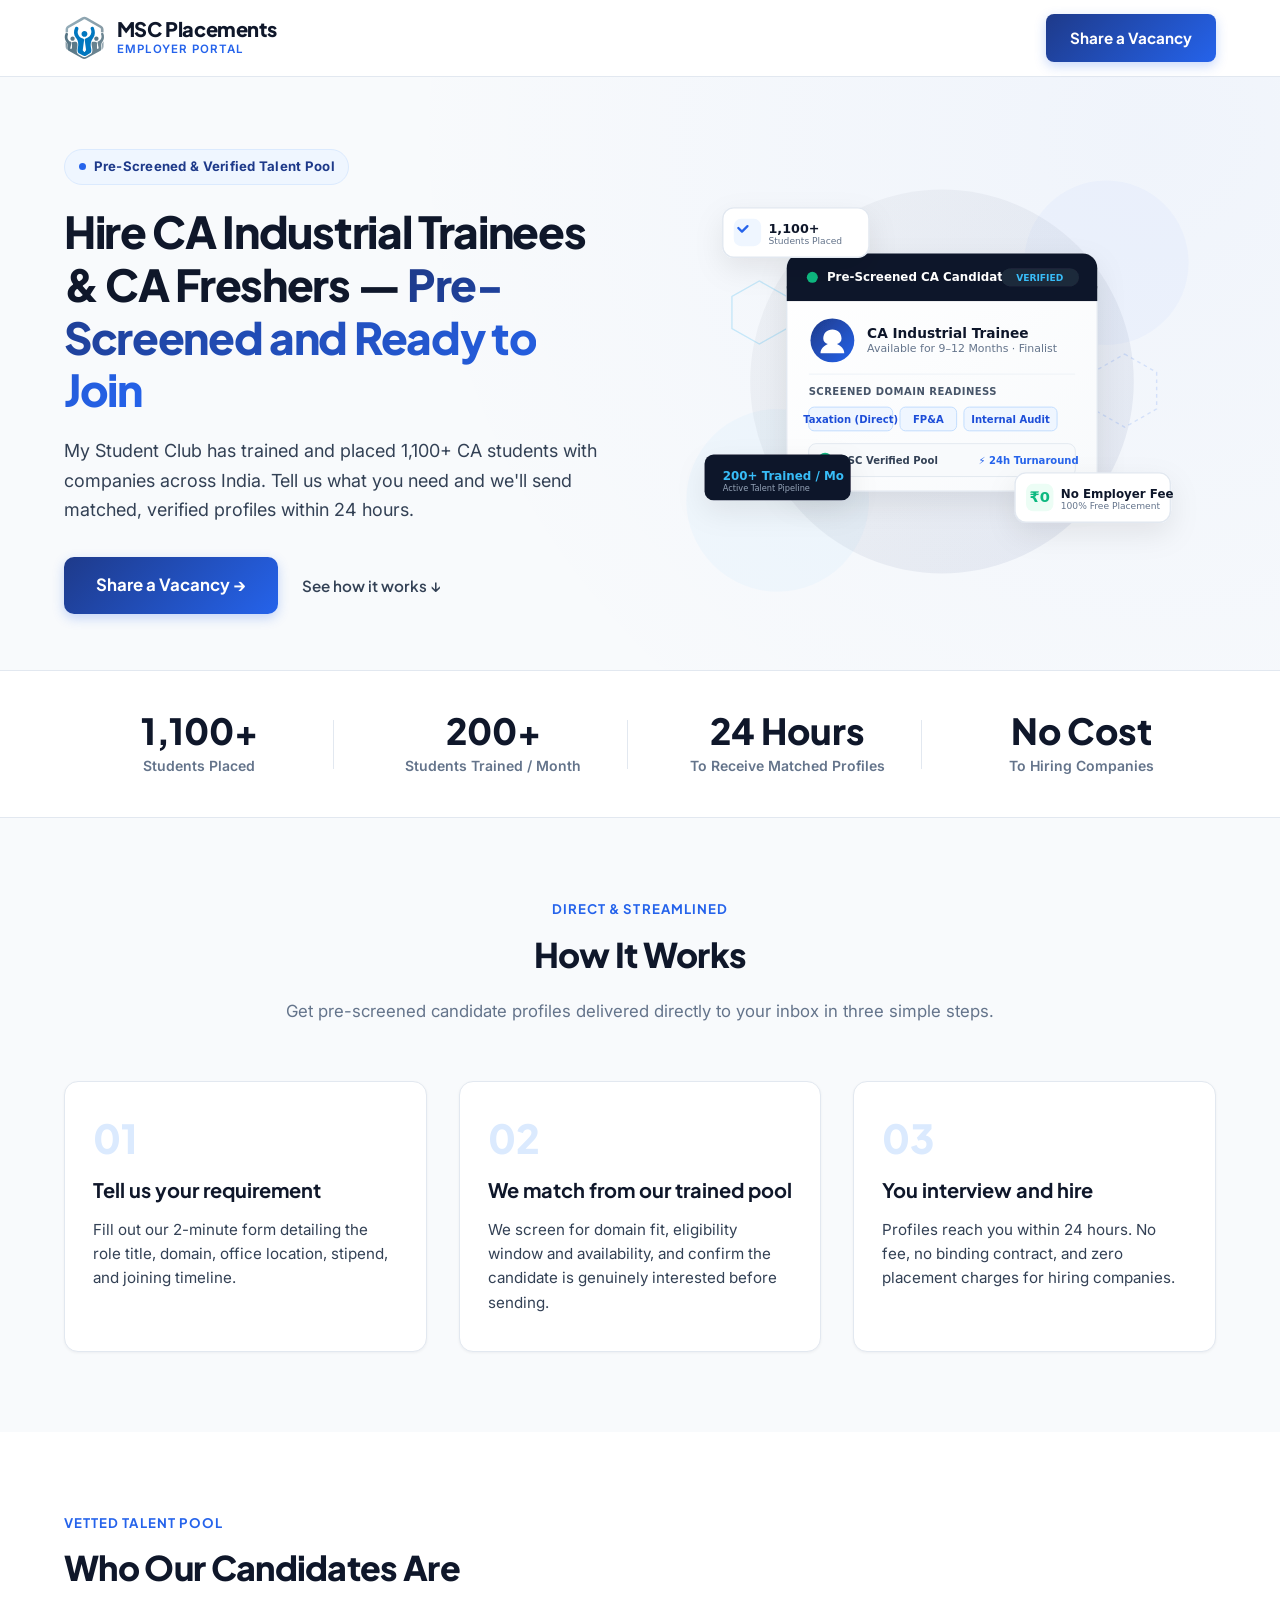
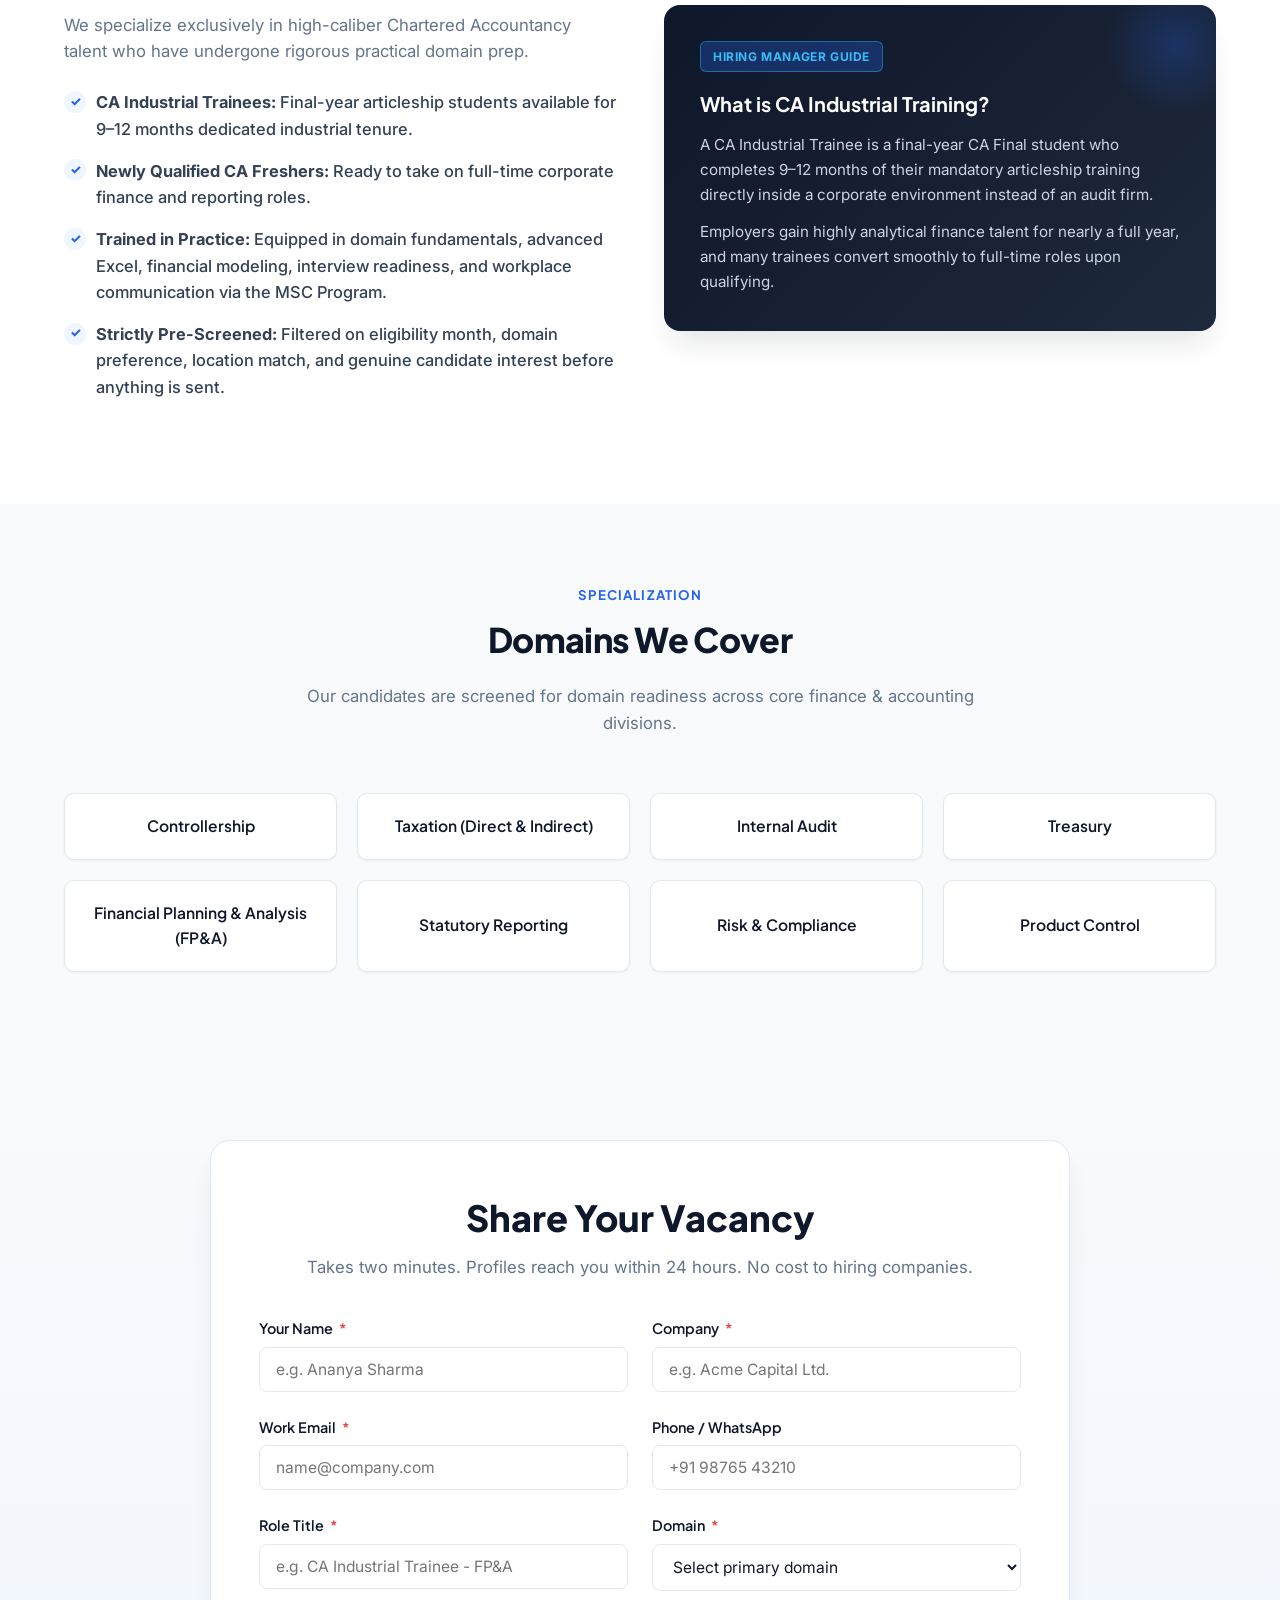
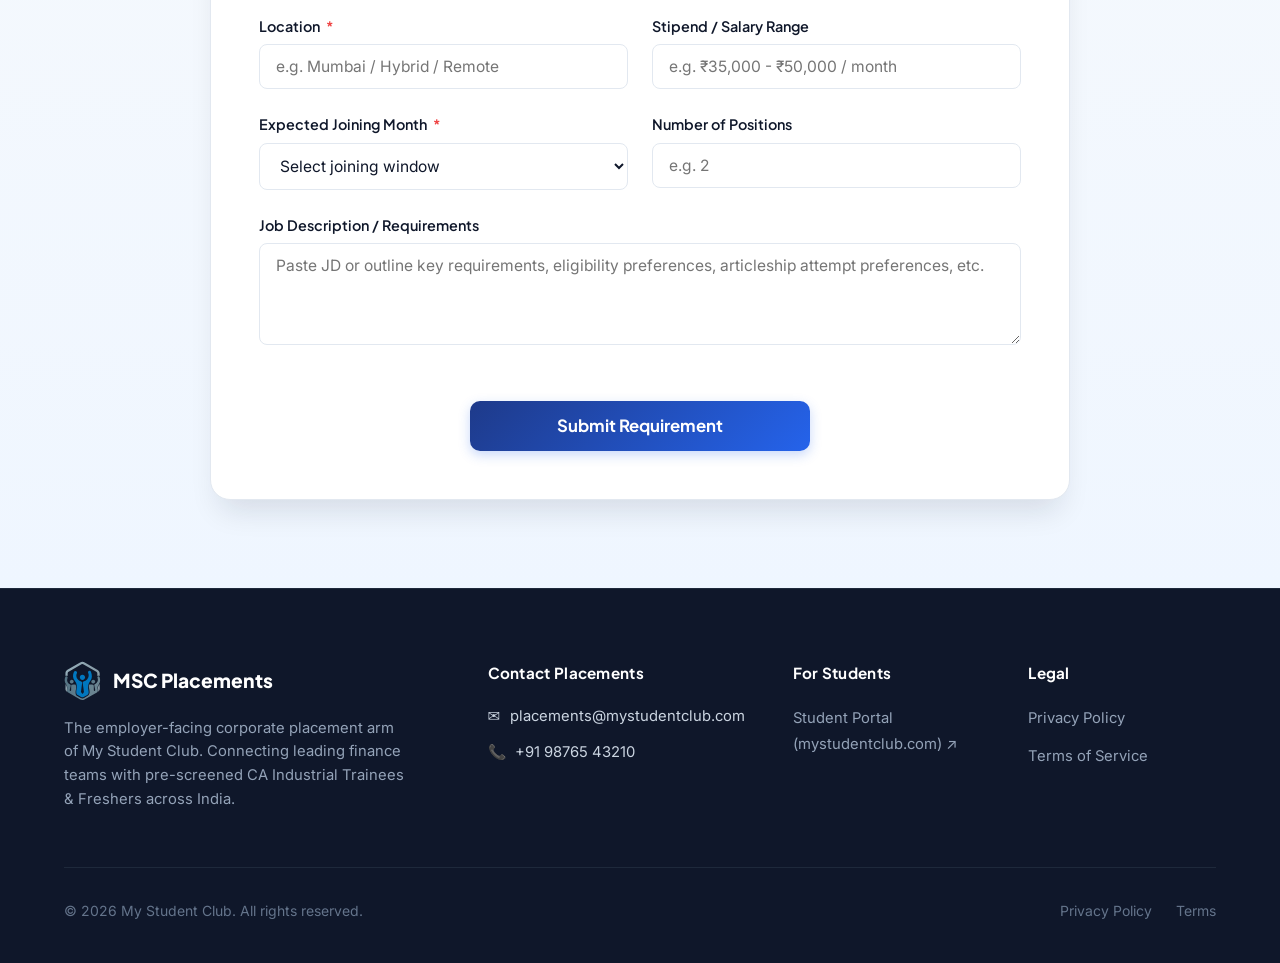
==== index.html @ 6378c61b "edited" ====
<!DOCTYPE html>
<html lang="en">
<head>
  <meta charset="UTF-8">
  <meta name="viewport" content="width=device-width, initial-scale=1.0">
  
  <!-- Primary SEO Meta Tags -->
  <title>Hire CA Industrial Trainees &amp; CA Freshers | MSC Placements</title>
  <meta name="title" content="Hire CA Industrial Trainees &amp; CA Freshers | MSC Placements">
  <meta name="description" content="My Student Club connects top hiring managers with pre-screened, verified CA Industrial Trainees and CA Freshers across India within 24 hours. Zero recruitment fees.">
  <meta name="robots" content="index, follow">
  <meta name="author" content="My Student Club">

  <!-- Open Graph / Facebook / LinkedIn / WhatsApp -->
  <meta property="og:type" content="website">
  <meta property="og:url" content="https://mscplacements.com/">
  <meta property="og:title" content="Hire CA Industrial Trainees &amp; CA Freshers | MSC Placements">
  <meta property="og:description" content="Pre-screened, domain-trained CA Industrial Trainees (9–12 months availability) and CA Freshers. Get matched profiles within 24 hours at zero employer cost.">
  <meta property="og:image" content="https://mscplacements.com/assets/og-image.png">

  <!-- Twitter Card Tags -->
  <meta property="twitter:card" content="summary_large_image">
  <meta property="twitter:url" content="https://mscplacements.com/">
  <meta property="twitter:title" content="Hire CA Industrial Trainees &amp; CA Freshers | MSC Placements">
  <meta property="twitter:description" content="Pre-screened, domain-trained CA Industrial Trainees (9–12 months availability) and CA Freshers. Get matched profiles within 24 hours at zero employer cost.">
  <meta property="twitter:image" content="https://mscplacements.com/assets/og-image.png">

  <!-- Favicons -->
  <link rel="icon" href="favicon.svg" type="image/svg+xml">
  <link rel="icon" href="favicon.png" sizes="192x192" type="image/png">
  <link rel="shortcut icon" href="favicon.ico">

  <!-- Stylesheet -->
  <link rel="stylesheet" href="styles.css">

  <!-- Google Analytics Placeholder (Replace GA_MEASUREMENT_ID with your real ID) -->
  <script async src="https://www.googletagmanager.com/gtag/js?id=GA_MEASUREMENT_ID"></script>
  <script>
    window.dataLayer = window.dataLayer || [];
    function gtag(){dataLayer.push(arguments);}
    gtag('js', new Date());
    gtag('config', 'GA_MEASUREMENT_ID');
  </script>
</head>
<body id="top">

  <!-- Header -->
  <header class="header">
    <div class="container">
      <div class="header-inner">
        <a href="#top" class="brand-logo" aria-label="MSC Placements Homepage">
          <img src="assets/msc-logo.svg" alt="MSC Mark" width="44" height="44">
          <div class="brand-text">
            <span class="brand-name">MSC Placements</span>
            <span class="brand-sub">Employer Portal</span>
          </div>
        </a>

        <a href="#vacancy-form" class="btn-primary">Share a Vacancy</a>
      </div>
    </div>
  </header>

  <!-- Hero Section -->
  <section class="hero">
    <div class="container">
      <div class="hero-grid">
        <div class="hero-content">
          <div class="hero-badge">
            <span class="hero-badge-dot"></span>
            Pre-Screened &amp; Verified Talent Pool
          </div>

          <h1 class="hero-title">
            Hire CA Industrial Trainees &amp; CA Freshers — <span>Pre-Screened and Ready to Join</span>
          </h1>

          <p class="hero-sub">
            My Student Club has trained and placed 1,100+ CA students with companies across India. Tell us what you need and we'll send matched, verified profiles within 24 hours.
          </p>

          <div class="hero-actions">
            <a href="#vacancy-form" class="btn-primary btn-primary-lg">Share a Vacancy →</a>
            <a href="#how-it-works" class="link-secondary">See how it works ↓</a>
          </div>
        </div>

        <div class="hero-visual">
          <img src="assets/hero-illustration.svg" alt="MSC Candidate Placement System Illustration" width="600" height="500">
        </div>
      </div>
    </div>
  </section>

  <!-- Trust Bar -->
  <div class="trust-bar">
    <div class="container">
      <div class="trust-grid">
        <div class="trust-item">
          <div class="trust-number">1,100+</div>
          <div class="trust-label">Students Placed</div>
        </div>
        <div class="trust-item">
          <div class="trust-number">200+</div>
          <div class="trust-label">Students Trained / Month</div>
        </div>
        <div class="trust-item">
          <div class="trust-number">24 Hours</div>
          <div class="trust-label">To Receive Matched Profiles</div>
        </div>
        <div class="trust-item">
          <div class="trust-number">No Cost</div>
          <div class="trust-label">To Hiring Companies</div>
        </div>
      </div>
    </div>
  </div>

  <!-- How It Works -->
  <section id="how-it-works" class="section">
    <div class="container">
      <div class="section-header">
        <span class="section-tag">Direct &amp; Streamlined</span>
        <h2 class="section-title">How It Works</h2>
        <p class="section-desc">Get pre-screened candidate profiles delivered directly to your inbox in three simple steps.</p>
      </div>

      <div class="steps-grid">
        <div class="step-card">
          <div class="step-num">01</div>
          <h3 class="step-title">Tell us your requirement</h3>
          <p class="step-body">Fill out our 2-minute form detailing the role title, domain, office location, stipend, and joining timeline.</p>
        </div>

        <div class="step-card">
          <div class="step-num">02</div>
          <h3 class="step-title">We match from our trained pool</h3>
          <p class="step-body">We screen for domain fit, eligibility window and availability, and confirm the candidate is genuinely interested before sending.</p>
        </div>

        <div class="step-card">
          <div class="step-num">03</div>
          <h3 class="step-title">You interview and hire</h3>
          <p class="step-body">Profiles reach you within 24 hours. No fee, no binding contract, and zero placement charges for hiring companies.</p>
        </div>
      </div>
    </div>
  </section>

  <!-- Who Our Candidates Are -->
  <section class="section section-alt">
    <div class="container">
      <div class="candidates-grid">
        <div class="candidates-content">
          <span class="section-tag">Vetted Talent Pool</span>
          <h2 class="section-title">Who Our Candidates Are</h2>
          <p class="section-desc">
            We specialize exclusively in high-caliber Chartered Accountancy talent who have undergone rigorous practical domain prep.
          </p>

          <ul class="candidate-list">
            <li><strong>CA Industrial Trainees:</strong> Final-year articleship students available for 9–12 months dedicated industrial tenure.</li>
            <li><strong>Newly Qualified CA Freshers:</strong> Ready to take on full-time corporate finance and reporting roles.</li>
            <li><strong>Trained in Practice:</strong> Equipped in domain fundamentals, advanced Excel, financial modeling, interview readiness, and workplace communication via the MSC Program.</li>
            <li><strong>Strictly Pre-Screened:</strong> Filtered on eligibility month, domain preference, location match, and genuine candidate interest before anything is sent.</li>
          </ul>
        </div>

        <div class="industrial-explainer-card">
          <span class="explainer-badge">Hiring Manager Guide</span>
          <h3 class="explainer-heading">What is CA Industrial Training?</h3>
          <p class="explainer-text">
            A CA Industrial Trainee is a final-year CA Final student who completes 9–12 months of their mandatory articleship training directly inside a corporate environment instead of an audit firm.
          </p>
          <p class="explainer-text" style="margin-top: 0.75rem;">
            Employers gain highly analytical finance talent for nearly a full year, and many trainees convert smoothly to full-time roles upon qualifying.
          </p>
        </div>
      </div>
    </div>
  </section>

  <!-- Domains We Cover -->
  <section class="section">
    <div class="container">
      <div class="section-header">
        <span class="section-tag">Specialization</span>
        <h2 class="section-title">Domains We Cover</h2>
        <p class="section-desc">Our candidates are screened for domain readiness across core finance &amp; accounting divisions.</p>
      </div>

      <div class="domains-grid">
        <div class="domain-pill">Controllership</div>
        <div class="domain-pill">Taxation (Direct &amp; Indirect)</div>
        <div class="domain-pill">Internal Audit</div>
        <div class="domain-pill">Treasury</div>
        <div class="domain-pill">Financial Planning &amp; Analysis (FP&amp;A)</div>
        <div class="domain-pill">Statutory Reporting</div>
        <div class="domain-pill">Risk &amp; Compliance</div>
        <div class="domain-pill">Product Control</div>
      </div>
    </div>
  </section>

  <!-- Vacancy Form Section -->
  <section id="vacancy-form" class="form-section">
    <div class="container">
      <div class="form-card">
        <div class="form-header">
          <h2 class="form-title">Share Your Vacancy</h2>
          <p class="form-subline">Takes two minutes. Profiles reach you within 24 hours. No cost to hiring companies.</p>
        </div>

        <!-- Success Banner -->
        <div id="form-success" class="form-banner form-banner-success">
          <div class="form-banner-success-icon">✓</div>
          <div>
            <div class="form-banner-title">Requirement Received</div>
            <div class="form-banner-text">Thank you — we'll be in touch within 24 hours with matched, pre-screened profiles.</div>
          </div>
        </div>

        <form id="placementForm" novalidate>
          <!-- Spam Honeypot Field -->
          <div class="hp-field">
            <label for="website_hp">Do not fill this out if human</label>
            <input type="text" id="website_hp" name="website_hp" tabindex="-1" autocomplete="off">
          </div>

          <div class="form-grid">
            <!-- Name -->
            <div class="form-group">
              <label for="userName" class="form-label">Your Name <span class="req">*</span></label>
              <input type="text" id="userName" name="userName" class="form-input" placeholder="e.g. Ananya Sharma" required>
              <span class="form-error-msg" id="err-userName">Please enter your name.</span>
            </div>

            <!-- Company -->
            <div class="form-group">
              <label for="companyName" class="form-label">Company <span class="req">*</span></label>
              <input type="text" id="companyName" name="companyName" class="form-input" placeholder="e.g. Acme Capital Ltd." required>
              <span class="form-error-msg" id="err-companyName">Please enter your company name.</span>
            </div>

            <!-- Work Email -->
            <div class="form-group">
              <label for="workEmail" class="form-label">Work Email <span class="req">*</span></label>
              <input type="email" id="workEmail" name="workEmail" class="form-input" placeholder="name@company.com" required>
              <span class="form-error-msg" id="err-workEmail">Please enter a valid work email address.</span>
            </div>

            <!-- Phone / WhatsApp -->
            <div class="form-group">
              <label for="phone" class="form-label">Phone / WhatsApp</label>
              <input type="tel" id="phone" name="phone" class="form-input" placeholder="+91 98765 43210">
            </div>

            <!-- Role Title -->
            <div class="form-group">
              <label for="roleTitle" class="form-label">Role Title <span class="req">*</span></label>
              <input type="text" id="roleTitle" name="roleTitle" class="form-input" placeholder="e.g. CA Industrial Trainee - FP&amp;A" required>
              <span class="form-error-msg" id="err-roleTitle">Please specify the role title.</span>
            </div>

            <!-- Domain Dropdown -->
            <div class="form-group">
              <label for="domain" class="form-label">Domain <span class="req">*</span></label>
              <select id="domain" name="domain" class="form-select" required>
                <option value="" disabled selected>Select primary domain</option>
                <option value="Controllership">Controllership</option>
                <option value="Taxation (Direct & Indirect)">Taxation (Direct &amp; Indirect)</option>
                <option value="Internal Audit">Internal Audit</option>
                <option value="Treasury">Treasury</option>
                <option value="Financial Planning & Analysis">Financial Planning &amp; Analysis (FP&amp;A)</option>
                <option value="Statutory Reporting">Statutory Reporting</option>
                <option value="Risk & Compliance">Risk &amp; Compliance</option>
                <option value="Product Control">Product Control</option>
                <option value="Other">Other</option>
              </select>
              <span class="form-error-msg" id="err-domain">Please select a domain.</span>
            </div>

            <!-- Location -->
            <div class="form-group">
              <label for="location" class="form-label">Location <span class="req">*</span></label>
              <input type="text" id="location" name="location" class="form-input" placeholder="e.g. Mumbai / Hybrid / Remote" required>
              <span class="form-error-msg" id="err-location">Please specify location.</span>
            </div>

            <!-- Stipend / Salary Range -->
            <div class="form-group">
              <label for="stipend" class="form-label">Stipend / Salary Range</label>
              <input type="text" id="stipend" name="stipend" class="form-input" placeholder="e.g. ₹35,000 - ₹50,000 / month">
            </div>

            <!-- Expected Joining Month Dropdown -->
            <div class="form-group">
              <label for="joiningMonth" class="form-label">Expected Joining Month <span class="req">*</span></label>
              <select id="joiningMonth" name="joiningMonth" class="form-select" required>
                <option value="" disabled selected>Select joining window</option>
                <!-- Populated dynamically via JS for next 6 months -->
              </select>
              <span class="form-error-msg" id="err-joiningMonth">Please select expected joining month.</span>
            </div>

            <!-- Number of Positions -->
            <div class="form-group">
              <label for="numPositions" class="form-label">Number of Positions</label>
              <input type="number" id="numPositions" name="numPositions" class="form-input" min="1" max="100" placeholder="e.g. 2">
            </div>

            <!-- Job Description / Details -->
            <div class="form-group form-group-full">
              <label for="jobDescription" class="form-label">Job Description / Requirements</label>
              <textarea id="jobDescription" name="jobDescription" class="form-textarea" rows="4" placeholder="Paste JD or outline key requirements, eligibility preferences, articleship attempt preferences, etc."></textarea>
            </div>

            <!-- Submit Button -->
            <div class="form-submit-wrapper">
              <button type="submit" id="submitBtn" class="btn-primary btn-primary-lg form-submit-btn">
                <span>Submit Requirement</span>
              </button>
            </div>
          </div>
        </form>
      </div>
    </div>
  </section>

  <!-- Footer -->
  <footer class="footer">
    <div class="container">
      <div class="footer-grid">
        <!-- Brand Column -->
        <div class="footer-brand">
          <a href="#top" class="footer-logo">
            <img src="assets/msc-logo.svg" alt="MSC Mark" width="40" height="40">
            <span class="footer-logo-text">MSC Placements</span>
          </a>
          <p class="footer-desc">
            The employer-facing corporate placement arm of My Student Club. Connecting leading finance teams with pre-screened CA Industrial Trainees &amp; Freshers across India.
          </p>
        </div>

        <!-- Contact Column -->
        <div>
          <h4 class="footer-heading">Contact Placements</h4>
          <div class="footer-contact-item">
            ✉ <a href="mailto:placements@mystudentclub.com">placements@mystudentclub.com</a>
          </div>
          <div class="footer-contact-item">
            📞 <a href="tel:+919876543210">+91 98765 43210</a>
          </div>
        </div>

        <!-- Student Portal Link -->
        <div>
          <h4 class="footer-heading">For Students</h4>
          <ul class="footer-links">
            <li><a href="https://mystudentclub.com" target="_blank" rel="noopener">Student Portal (mystudentclub.com) ↗</a></li>
          </ul>
        </div>

        <!-- Legal Column -->
        <div>
          <h4 class="footer-heading">Legal</h4>
          <ul class="footer-links">
            <li><a href="privacy.html">Privacy Policy</a></li>
            <li><a href="terms.html">Terms of Service</a></li>
          </ul>
        </div>
      </div>

      <!-- Bottom Strip -->
      <div class="footer-bottom">
        <div>&copy; <span id="yearSpan"></span> My Student Club. All rights reserved.</div>
        <div class="footer-legal-links">
          <a href="privacy.html">Privacy Policy</a>
          <a href="terms.html">Terms</a>
        </div>
      </div>
    </div>
  </footer>

  <!-- Form Validation & Submission Script -->
  <script>
    document.addEventListener('DOMContentLoaded', () => {
      // 1. Populate next 6 months dynamically in dropdown
      const joiningSelect = document.getElementById('joiningMonth');
      const now = new Date();
      const monthNames = ["January", "February", "March", "April", "May", "June", "July", "August", "September", "October", "November", "December"];
      
      for (let i = 0; i < 6; i++) {
        const d = new Date(now.getFullYear(), now.getMonth() + i, 1);
        const monthStr = `${monthNames[d.getMonth()]} ${d.getFullYear()}`;
        const option = document.createElement('option');
        option.value = monthStr;
        option.textContent = monthStr + (i === 0 ? " (Immediate)" : "");
        joiningSelect.appendChild(option);
      }

      // 2. Dynamic Copyright Year
      document.getElementById('yearSpan').textContent = new Date().getFullYear();

      // 3. Form Validation & AJAX Submit
      const form = document.getElementById('placementForm');
      const submitBtn = document.getElementById('submitBtn');
      const successBanner = document.getElementById('form-success');

      // Endpoint URL: Cloudflare Worker Middleman or direct Apps Script Web App URL
      // Update this URL after deploying your CF Worker or Apps Script Web App
      const SUBMIT_ENDPOINT = 'https://mscplacements-worker.yourdomain.workers.dev/submit';

      form.addEventListener('submit', async (e) => {
        e.preventDefault();

        // Check Honeypot for bot filtering
        const hp = document.getElementById('website_hp').value;
        if (hp) {
          console.warn('Bot detected via honeypot');
          return;
        }

        // Validate required fields
        let isValid = true;
        const requiredFields = [
          { id: 'userName', errId: 'err-userName' },
          { id: 'companyName', errId: 'err-companyName' },
          { id: 'workEmail', errId: 'err-workEmail', isEmail: true },
          { id: 'roleTitle', errId: 'err-roleTitle' },
          { id: 'domain', errId: 'err-domain' },
          { id: 'location', errId: 'err-location' },
          { id: 'joiningMonth', errId: 'err-joiningMonth' }
        ];

        requiredFields.forEach(field => {
          const input = document.getElementById(field.id);
          const errEl = document.getElementById(field.errId);
          let fieldValid = true;

          if (!input.value || input.value.trim() === '') {
            fieldValid = false;
          } else if (field.isEmail) {
            const emailRegex = /^[^\s@]+@[^\s@]+\.[^\s@]+$/;
            if (!emailRegex.test(input.value.trim())) {
              fieldValid = false;
            }
          }

          if (!fieldValid) {
            input.classList.add('is-invalid');
            if (errEl) errEl.classList.add('active');
            isValid = false;
          } else {
            input.classList.remove('is-invalid');
            if (errEl) errEl.classList.remove('active');
          }
        });

        if (!isValid) {
          const firstInvalid = form.querySelector('.is-invalid');
          if (firstInvalid) firstInvalid.focus();
          return;
        }

        // Prepare payload
        const formData = {
          userName: document.getElementById('userName').value.trim(),
          companyName: document.getElementById('companyName').value.trim(),
          workEmail: document.getElementById('workEmail').value.trim(),
          phone: document.getElementById('phone').value.trim(),
          roleTitle: document.getElementById('roleTitle').value.trim(),
          domain: document.getElementById('domain').value,
          location: document.getElementById('location').value.trim(),
          stipend: document.getElementById('stipend').value.trim(),
          joiningMonth: document.getElementById('joiningMonth').value,
          numPositions: document.getElementById('numPositions').value.trim(),
          jobDescription: document.getElementById('jobDescription').value.trim(),
          submittedAt: new Date().toISOString()
        };

        // UI Loading state
        submitBtn.disabled = true;
        const origBtnText = submitBtn.innerHTML;
        submitBtn.innerHTML = '<span>Submitting...</span>';

        try {
          // Attempt fetch to backend endpoint
          const response = await fetch(SUBMIT_ENDPOINT, {
            method: 'POST',
            headers: { 'Content-Type': 'application/json' },
            body: JSON.stringify(formData)
          });

          // Show success message regardless of cross-origin or local test state
          form.reset();
          form.style.display = 'none';
          successBanner.style.display = 'flex';
          successBanner.scrollIntoView({ behavior: 'smooth', block: 'center' });
        } catch (error) {
          console.log('Submission received:', formData);
          // Fallback UI success for graceful degradation
          form.reset();
          form.style.display = 'none';
          successBanner.style.display = 'flex';
          successBanner.scrollIntoView({ behavior: 'smooth', block: 'center' });
        } finally {
          submitBtn.disabled = false;
          submitBtn.innerHTML = origBtnText;
        }
      });

      // Clear error on input focus / change
      const inputs = form.querySelectorAll('.form-input, .form-select, .form-textarea');
      inputs.forEach(input => {
        input.addEventListener('input', () => {
          input.classList.remove('is-invalid');
          const errEl = document.getElementById(`err-${input.id}`);
          if (errEl) errEl.classList.remove('active');
        });
      });
    });
  </script>
</body>
</html>
---- styles.css ----
/* ==========================================================================
   mscplacements.com — Corporate B2B Design System
   Color Tokens: Slate (#0F172A), Royal Blue (#1E3A8A), Accent Blue (#2563EB)
   ========================================================================== */

@import url('https://fonts.googleapis.com/css2?family=Plus+Jakarta+Sans:wght@400;500;600;700;800&family=Inter:wght@400;500;600;700&display=swap');

:root {
  /* Color Palette */
  --navy-dark: #0F172A;
  --navy-surface: #1E293B;
  --blue-primary: #1E3A8A;
  --blue-accent: #2563EB;
  --blue-hover: #1D4ED8;
  --blue-light: #EFF6FF;
  --blue-subtle: #DBEAFE;
  --cyan-accent: #0EA5E9;
  
  --emerald-success: #10B981;
  --emerald-bg: #ECFDF5;
  --red-error: #EF4444;
  --red-bg: #FEF2F2;

  --text-primary: #0F172A;
  --text-body: #334155;
  --text-muted: #64748B;
  --text-light: #94A3B8;

  --bg-page: #F8FAFC;
  --bg-card: #FFFFFF;
  --bg-subtle: #F1F5F9;

  --border-light: #E2E8F0;
  --border-focus: #2563EB;

  /* Typography */
  --font-heading: 'Plus Jakarta Sans', system-ui, -apple-system, sans-serif;
  --font-body: 'Inter', system-ui, -apple-system, sans-serif;

  /* Elevation */
  --shadow-sm: 0 1px 3px rgba(15, 23, 42, 0.05);
  --shadow-md: 0 4px 6px -1px rgba(15, 23, 42, 0.08), 0 2px 4px -2px rgba(15, 23, 42, 0.05);
  --shadow-lg: 0 10px 25px -5px rgba(15, 23, 42, 0.08), 0 8px 10px -6px rgba(15, 23, 42, 0.04);
  --shadow-xl: 0 20px 30px -10px rgba(15, 23, 42, 0.12);

  /* Transitions */
  --transition: all 0.2s cubic-bezier(0.4, 0, 0.2, 1);
}

/* Base Resets */
*, *::before, *::after {
  box-sizing: border-box;
  margin: 0;
  padding: 0;
}

html {
  scroll-behavior: smooth;
  font-size: 16px;
}

body {
  font-family: var(--font-body);
  background-color: var(--bg-page);
  color: var(--text-body);
  line-height: 1.6;
  -webkit-font-smoothing: antialiased;
  -moz-osx-font-smoothing: grayscale;
}

/* Containers & Grids */
.container {
  width: 100%;
  max-width: 1200px;
  margin: 0 auto;
  padding: 0 1.5rem;
}

/* Header */
.header {
  position: sticky;
  top: 0;
  z-index: 100;
  background-color: rgba(255, 255, 255, 0.92);
  backdrop-filter: blur(12px);
  -webkit-backdrop-filter: blur(12px);
  border-bottom: 1px solid var(--border-light);
  transition: var(--transition);
}

.header-inner {
  display: flex;
  align-items: center;
  justify-content: space-between;
  height: 76px;
}

.brand-logo {
  display: flex;
  align-items: center;
  gap: 0.75rem;
  text-decoration: none;
  color: var(--navy-dark);
}

.brand-logo img, .brand-logo svg {
  height: 44px;
  width: auto;
  display: block;
}

.brand-text {
  display: flex;
  flex-direction: column;
}

.brand-name {
  font-family: var(--font-heading);
  font-weight: 800;
  font-size: 1.25rem;
  color: var(--navy-dark);
  letter-spacing: -0.02em;
  line-height: 1.1;
}

.brand-sub {
  font-size: 0.72rem;
  font-weight: 600;
  color: var(--blue-accent);
  letter-spacing: 0.08em;
  text-transform: uppercase;
}

/* Buttons & Links */
.btn-primary {
  display: inline-flex;
  align-items: center;
  justify-content: center;
  gap: 0.5rem;
  background: linear-gradient(135deg, var(--blue-primary) 0%, var(--blue-accent) 100%);
  color: #FFFFFF;
  font-family: var(--font-heading);
  font-weight: 700;
  font-size: 0.95rem;
  padding: 0.75rem 1.5rem;
  border-radius: 8px;
  text-decoration: none;
  border: none;
  cursor: pointer;
  box-shadow: 0 4px 12px rgba(37, 99, 235, 0.25);
  transition: var(--transition);
}

.btn-primary:hover {
  background: linear-gradient(135deg, #1B3278 0%, var(--blue-hover) 100%);
  transform: translateY(-1px);
  box-shadow: 0 6px 16px rgba(37, 99, 235, 0.35);
}

.btn-primary:active {
  transform: translateY(0);
}

.btn-primary-lg {
  padding: 0.95rem 2rem;
  font-size: 1.05rem;
  border-radius: 10px;
}

.link-secondary {
  display: inline-flex;
  align-items: center;
  gap: 0.35rem;
  color: var(--text-body);
  font-family: var(--font-heading);
  font-weight: 600;
  font-size: 0.95rem;
  text-decoration: none;
  transition: var(--transition);
}

.link-secondary:hover {
  color: var(--blue-accent);
}

/* Hero Section */
.hero {
  padding: 4.5rem 0 3.5rem;
  background: radial-gradient(circle at 90% 10%, rgba(37, 99, 235, 0.04) 0%, transparent 60%);
  overflow: hidden;
}

.hero-grid {
  display: grid;
  grid-template-columns: 1fr 1fr;
  gap: 3.5rem;
  align-items: center;
}

.hero-badge {
  display: inline-flex;
  align-items: center;
  gap: 0.5rem;
  background-color: var(--blue-light);
  border: 1px solid var(--blue-subtle);
  color: var(--blue-primary);
  font-size: 0.825rem;
  font-weight: 700;
  padding: 0.4rem 0.85rem;
  border-radius: 9999px;
  margin-bottom: 1.25rem;
  letter-spacing: 0.02em;
}

.hero-badge-dot {
  width: 7px;
  height: 7px;
  border-radius: 50%;
  background-color: var(--blue-accent);
}

.hero-title {
  font-family: var(--font-heading);
  font-weight: 800;
  font-size: 2.75rem;
  line-height: 1.2;
  color: var(--navy-dark);
  letter-spacing: -0.03em;
  margin-bottom: 1.25rem;
}

.hero-title span {
  background: linear-gradient(135deg, var(--blue-primary) 0%, var(--blue-accent) 100%);
  -webkit-background-clip: text;
  -webkit-text-fill-color: transparent;
}

.hero-sub {
  font-size: 1.125rem;
  color: var(--text-body);
  line-height: 1.65;
  margin-bottom: 2rem;
  max-width: 580px;
}

.hero-actions {
  display: flex;
  align-items: center;
  gap: 1.5rem;
  flex-wrap: wrap;
}

.hero-visual {
  position: relative;
  display: flex;
  justify-content: center;
  align-items: center;
}

.hero-visual img, .hero-visual svg {
  width: 100%;
  max-width: 560px;
  height: auto;
}

/* Trust Bar */
.trust-bar {
  background-color: #FFFFFF;
  border-top: 1px solid var(--border-light);
  border-bottom: 1px solid var(--border-light);
  padding: 2rem 0;
}

.trust-grid {
  display: grid;
  grid-template-columns: repeat(4, 1fr);
  gap: 1.5rem;
  text-align: center;
}

.trust-item {
  position: relative;
  padding: 0.5rem 1rem;
}

.trust-item:not(:last-child)::after {
  content: '';
  position: absolute;
  right: 0;
  top: 20%;
  height: 60%;
  width: 1px;
  background-color: var(--border-light);
}

.trust-number {
  font-family: var(--font-heading);
  font-weight: 800;
  font-size: 2.25rem;
  color: var(--navy-dark);
  line-height: 1.1;
  margin-bottom: 0.25rem;
}

.trust-label {
  font-size: 0.875rem;
  font-weight: 600;
  color: var(--text-muted);
}

/* Shared Section Styling */
.section {
  padding: 5rem 0;
}

.section-alt {
  background-color: #FFFFFF;
}

.section-header {
  text-align: center;
  max-width: 720px;
  margin: 0 auto 3.5rem;
}

.section-tag {
  font-family: var(--font-heading);
  font-size: 0.825rem;
  font-weight: 700;
  color: var(--blue-accent);
  text-transform: uppercase;
  letter-spacing: 0.08em;
  margin-bottom: 0.5rem;
  display: block;
}

.section-title {
  font-family: var(--font-heading);
  font-weight: 800;
  font-size: 2.125rem;
  color: var(--navy-dark);
  letter-spacing: -0.02em;
  margin-bottom: 1rem;
}

.section-desc {
  font-size: 1.05rem;
  color: var(--text-muted);
  line-height: 1.6;
}

/* How It Works */
.steps-grid {
  display: grid;
  grid-template-columns: repeat(3, 1fr);
  gap: 2rem;
}

.step-card {
  background-color: var(--bg-card);
  border: 1px solid var(--border-light);
  border-radius: 14px;
  padding: 2.25rem 1.75rem;
  box-shadow: var(--shadow-sm);
  transition: var(--transition);
  position: relative;
}

.step-card:hover {
  transform: translateY(-4px);
  box-shadow: var(--shadow-lg);
  border-color: var(--blue-subtle);
}

.step-num {
  font-family: var(--font-heading);
  font-weight: 800;
  font-size: 2.5rem;
  color: var(--blue-subtle);
  line-height: 1;
  margin-bottom: 1rem;
}

.step-title {
  font-family: var(--font-heading);
  font-weight: 700;
  font-size: 1.25rem;
  color: var(--navy-dark);
  margin-bottom: 0.75rem;
}

.step-body {
  font-size: 0.95rem;
  color: var(--text-body);
  line-height: 1.6;
}

/* Who Our Candidates Are */
.candidates-grid {
  display: grid;
  grid-template-columns: 1fr 1fr;
  gap: 3rem;
  align-items: center;
}

.candidate-list {
  list-style: none;
  margin: 1.5rem 0;
}

.candidate-list li {
  position: relative;
  padding-left: 2rem;
  margin-bottom: 1rem;
  font-size: 1.025rem;
  color: var(--text-body);
  font-weight: 500;
}

.candidate-list li::before {
  content: '✓';
  position: absolute;
  left: 0;
  top: 0.1rem;
  width: 22px;
  height: 22px;
  background-color: var(--blue-light);
  color: var(--blue-accent);
  border-radius: 50%;
  display: flex;
  align-items: center;
  justify-content: center;
  font-size: 0.8rem;
  font-weight: 800;
}

.industrial-explainer-card {
  background: linear-gradient(135deg, #0F172A 0%, #1E293B 100%);
  color: #FFFFFF;
  border-radius: 16px;
  padding: 2.25rem;
  box-shadow: var(--shadow-xl);
  position: relative;
  overflow: hidden;
}

.industrial-explainer-card::after {
  content: '';
  position: absolute;
  top: -30px;
  right: -30px;
  width: 140px;
  height: 140px;
  background: radial-gradient(circle, rgba(37, 99, 235, 0.25) 0%, transparent 70%);
  border-radius: 50%;
}

.explainer-badge {
  display: inline-block;
  background-color: rgba(37, 99, 235, 0.3);
  border: 1px solid rgba(56, 189, 248, 0.4);
  color: #38BDF8;
  font-size: 0.75rem;
  font-weight: 700;
  padding: 0.3rem 0.75rem;
  border-radius: 6px;
  letter-spacing: 0.05em;
  text-transform: uppercase;
  margin-bottom: 1rem;
}

.explainer-heading {
  font-family: var(--font-heading);
  font-weight: 700;
  font-size: 1.25rem;
  margin-bottom: 0.75rem;
  color: #FFFFFF;
}

.explainer-text {
  font-size: 0.95rem;
  line-height: 1.65;
  color: #CBD5E1;
}

/* Domains We Cover */
.domains-grid {
  display: grid;
  grid-template-columns: repeat(4, 1fr);
  gap: 1.25rem;
}

.domain-pill {
  background-color: var(--bg-card);
  border: 1px solid var(--border-light);
  border-radius: 10px;
  padding: 1.25rem 1rem;
  text-align: center;
  font-family: var(--font-heading);
  font-weight: 600;
  font-size: 0.975rem;
  color: var(--navy-dark);
  box-shadow: var(--shadow-sm);
  transition: var(--transition);
  display: flex;
  align-items: center;
  justify-content: center;
}

.domain-pill:hover {
  border-color: var(--blue-accent);
  background-color: var(--blue-light);
  color: var(--blue-primary);
  transform: translateY(-2px);
}

/* Form Section */
.form-section {
  padding: 5.5rem 0;
  background: linear-gradient(180deg, var(--bg-page) 0%, #EFF6FF 100%);
}

.form-card {
  background-color: #FFFFFF;
  border: 1px solid var(--border-light);
  border-radius: 20px;
  padding: 3rem;
  box-shadow: var(--shadow-xl);
  max-width: 860px;
  margin: 0 auto;
}

.form-header {
  margin-bottom: 2.25rem;
  text-align: center;
}

.form-title {
  font-family: var(--font-heading);
  font-weight: 800;
  font-size: 2.25rem;
  color: var(--navy-dark);
  margin-bottom: 0.5rem;
}

.form-subline {
  font-size: 1.05rem;
  color: var(--text-muted);
}

.form-grid {
  display: grid;
  grid-template-columns: 1fr 1fr;
  gap: 1.5rem;
}

.form-group {
  display: flex;
  flex-direction: column;
}

.form-group-full {
  grid-column: 1 / -1;
}

.form-label {
  font-family: var(--font-heading);
  font-weight: 600;
  font-size: 0.9rem;
  color: var(--navy-dark);
  margin-bottom: 0.4rem;
}

.form-label .req {
  color: var(--red-error);
  margin-left: 0.2rem;
}

.form-input, .form-select, .form-textarea {
  width: 100%;
  font-family: var(--font-body);
  font-size: 0.975rem;
  color: var(--text-primary);
  background-color: #FFFFFF;
  border: 1.5px solid var(--border-light);
  border-radius: 8px;
  padding: 0.75rem 1rem;
  transition: var(--transition);
  outline: none;
}

.form-input:focus, .form-select:focus, .form-textarea:focus {
  border-color: var(--border-focus);
  box-shadow: 0 0 0 4px rgba(37, 99, 235, 0.12);
}

.form-input.is-invalid, .form-select.is-invalid, .form-textarea.is-invalid {
  border-color: var(--red-error);
  background-color: var(--red-bg);
}

.form-error-msg {
  font-size: 0.8rem;
  color: var(--red-error);
  font-weight: 500;
  margin-top: 0.35rem;
  display: none;
}

.form-error-msg.active {
  display: block;
}

/* Honeypot field - visually hidden */
.hp-field {
  display: none !important;
  visibility: hidden !important;
  opacity: 0 !important;
  position: absolute !important;
  left: -9999px !important;
}

.form-submit-wrapper {
  margin-top: 2rem;
  grid-column: 1 / -1;
  text-align: center;
}

.form-submit-btn {
  width: 100%;
  max-width: 340px;
  font-size: 1.05rem;
  padding: 0.9rem 2rem;
}

/* Form Success & Error Banners */
.form-banner {
  padding: 1.5rem 2rem;
  border-radius: 12px;
  margin-bottom: 2rem;
  display: none;
  align-items: center;
  gap: 1rem;
}

.form-banner-success {
  background-color: var(--emerald-bg);
  border: 1px solid #A7F3D0;
  color: #065F46;
}

.form-banner-success-icon {
  width: 32px;
  height: 32px;
  border-radius: 50%;
  background-color: var(--emerald-success);
  color: #FFFFFF;
  display: flex;
  align-items: center;
  justify-content: center;
  font-weight: 800;
  font-size: 1.1rem;
  flex-shrink: 0;
}

.form-banner-title {
  font-family: var(--font-heading);
  font-weight: 700;
  font-size: 1.1rem;
  margin-bottom: 0.2rem;
}

.form-banner-text {
  font-size: 0.925rem;
}

/* Footer */
.footer {
  background-color: var(--navy-dark);
  color: #94A3B8;
  padding: 4.5rem 0 2.5rem;
  border-top: 1px solid #1E293B;
}

.footer-grid {
  display: grid;
  grid-template-columns: 2fr 1fr 1fr 1fr;
  gap: 3rem;
  margin-bottom: 3.5rem;
}

.footer-brand {
  display: flex;
  flex-direction: column;
  gap: 1rem;
}

.footer-logo {
  display: flex;
  align-items: center;
  gap: 0.75rem;
  text-decoration: none;
  color: #FFFFFF;
}

.footer-logo img, .footer-logo svg {
  height: 40px;
  width: auto;
}

.footer-logo-text {
  font-family: var(--font-heading);
  font-weight: 800;
  font-size: 1.2rem;
  color: #FFFFFF;
}

.footer-desc {
  font-size: 0.925rem;
  line-height: 1.6;
  color: #94A3B8;
  max-width: 340px;
}

.footer-heading {
  font-family: var(--font-heading);
  font-weight: 700;
  font-size: 0.95rem;
  color: #FFFFFF;
  margin-bottom: 1.25rem;
  letter-spacing: 0.02em;
}

.footer-links {
  list-style: none;
}

.footer-links li {
  margin-bottom: 0.75rem;
}

.footer-links a {
  color: #94A3B8;
  text-decoration: none;
  font-size: 0.925rem;
  transition: var(--transition);
}

.footer-links a:hover {
  color: #FFFFFF;
}

.footer-contact-item {
  display: flex;
  align-items: center;
  gap: 0.6rem;
  font-size: 0.925rem;
  margin-bottom: 0.75rem;
  color: #CBD5E1;
}

.footer-contact-item a {
  color: #CBD5E1;
  text-decoration: none;
  transition: var(--transition);
}

.footer-contact-item a:hover {
  color: #38BDF8;
}

.footer-bottom {
  border-top: 1px solid #1E293B;
  padding-top: 2rem;
  display: flex;
  align-items: center;
  justify-content: space-between;
  font-size: 0.875rem;
  color: #64748B;
}

.footer-legal-links {
  display: flex;
  gap: 1.5rem;
}

.footer-legal-links a {
  color: #64748B;
  text-decoration: none;
  transition: var(--transition);
}

.footer-legal-links a:hover {
  color: #94A3B8;
}

/* Legal Pages Styling */
.legal-page {
  padding: 4rem 0 6rem;
}

.legal-card {
  background-color: #FFFFFF;
  border: 1px solid var(--border-light);
  border-radius: 16px;
  padding: 3.5rem;
  box-shadow: var(--shadow-md);
  max-width: 900px;
  margin: 0 auto;
}

.legal-title {
  font-family: var(--font-heading);
  font-weight: 800;
  font-size: 2.25rem;
  color: var(--navy-dark);
  margin-bottom: 0.5rem;
}

.legal-date {
  font-size: 0.875rem;
  color: var(--text-muted);
  margin-bottom: 2rem;
  padding-bottom: 1.5rem;
  border-bottom: 1px solid var(--border-light);
}

.legal-content h2 {
  font-family: var(--font-heading);
  font-weight: 700;
  font-size: 1.35rem;
  color: var(--navy-dark);
  margin: 2rem 0 0.75rem;
}

.legal-content p {
  font-size: 1rem;
  line-height: 1.7;
  color: var(--text-body);
  margin-bottom: 1.25rem;
}

.legal-content ul {
  margin: 1rem 0 1.5rem 1.5rem;
}

.legal-content li {
  margin-bottom: 0.5rem;
  color: var(--text-body);
}

/* Responsive Media Queries */
@media (max-width: 1024px) {
  .hero-title {
    font-size: 2.25rem;
  }
  .domains-grid {
    grid-template-columns: repeat(3, 1fr);
  }
  .footer-grid {
    grid-template-columns: 1fr 1fr;
  }
}

@media (max-width: 768px) {
  .header-inner {
    height: 68px;
  }
  .hero-grid {
    grid-template-columns: 1fr;
    gap: 2.5rem;
  }
  .hero-visual {
    order: -1;
  }
  .trust-grid {
    grid-template-columns: repeat(2, 1fr);
    gap: 1rem;
  }
  .trust-item:not(:last-child)::after {
    display: none;
  }
  .steps-grid {
    grid-template-columns: 1fr;
  }
  .candidates-grid {
    grid-template-columns: 1fr;
  }
  .domains-grid {
    grid-template-columns: repeat(2, 1fr);
  }
  .form-grid {
    grid-template-columns: 1fr;
  }
  .form-card {
    padding: 2rem 1.5rem;
  }
  .footer-grid {
    grid-template-columns: 1fr;
    gap: 2rem;
  }
  .footer-bottom {
    flex-direction: column;
    gap: 1rem;
    text-align: center;
  }
}

@media (max-width: 480px) {
  .hero-title {
    font-size: 1.85rem;
  }
  .trust-grid {
    grid-template-columns: 1fr;
  }
  .domains-grid {
    grid-template-columns: 1fr;
  }
}
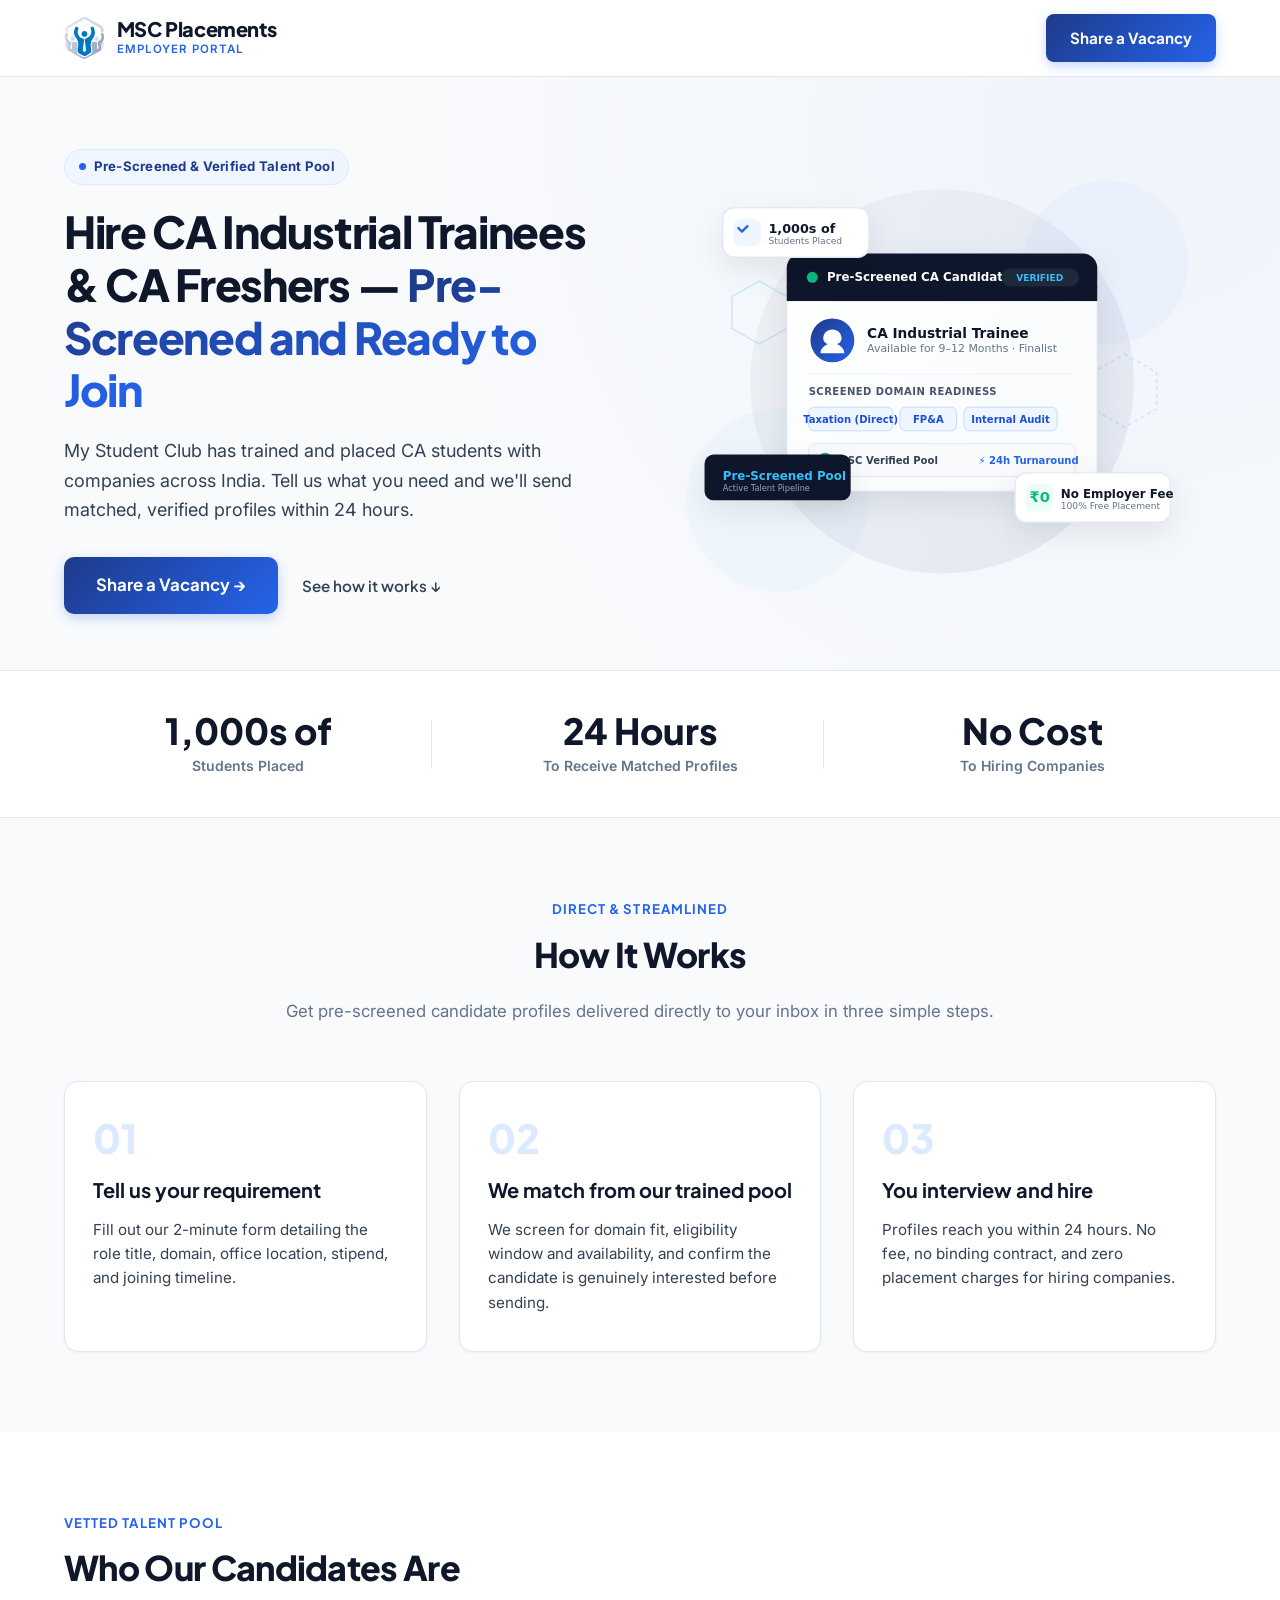
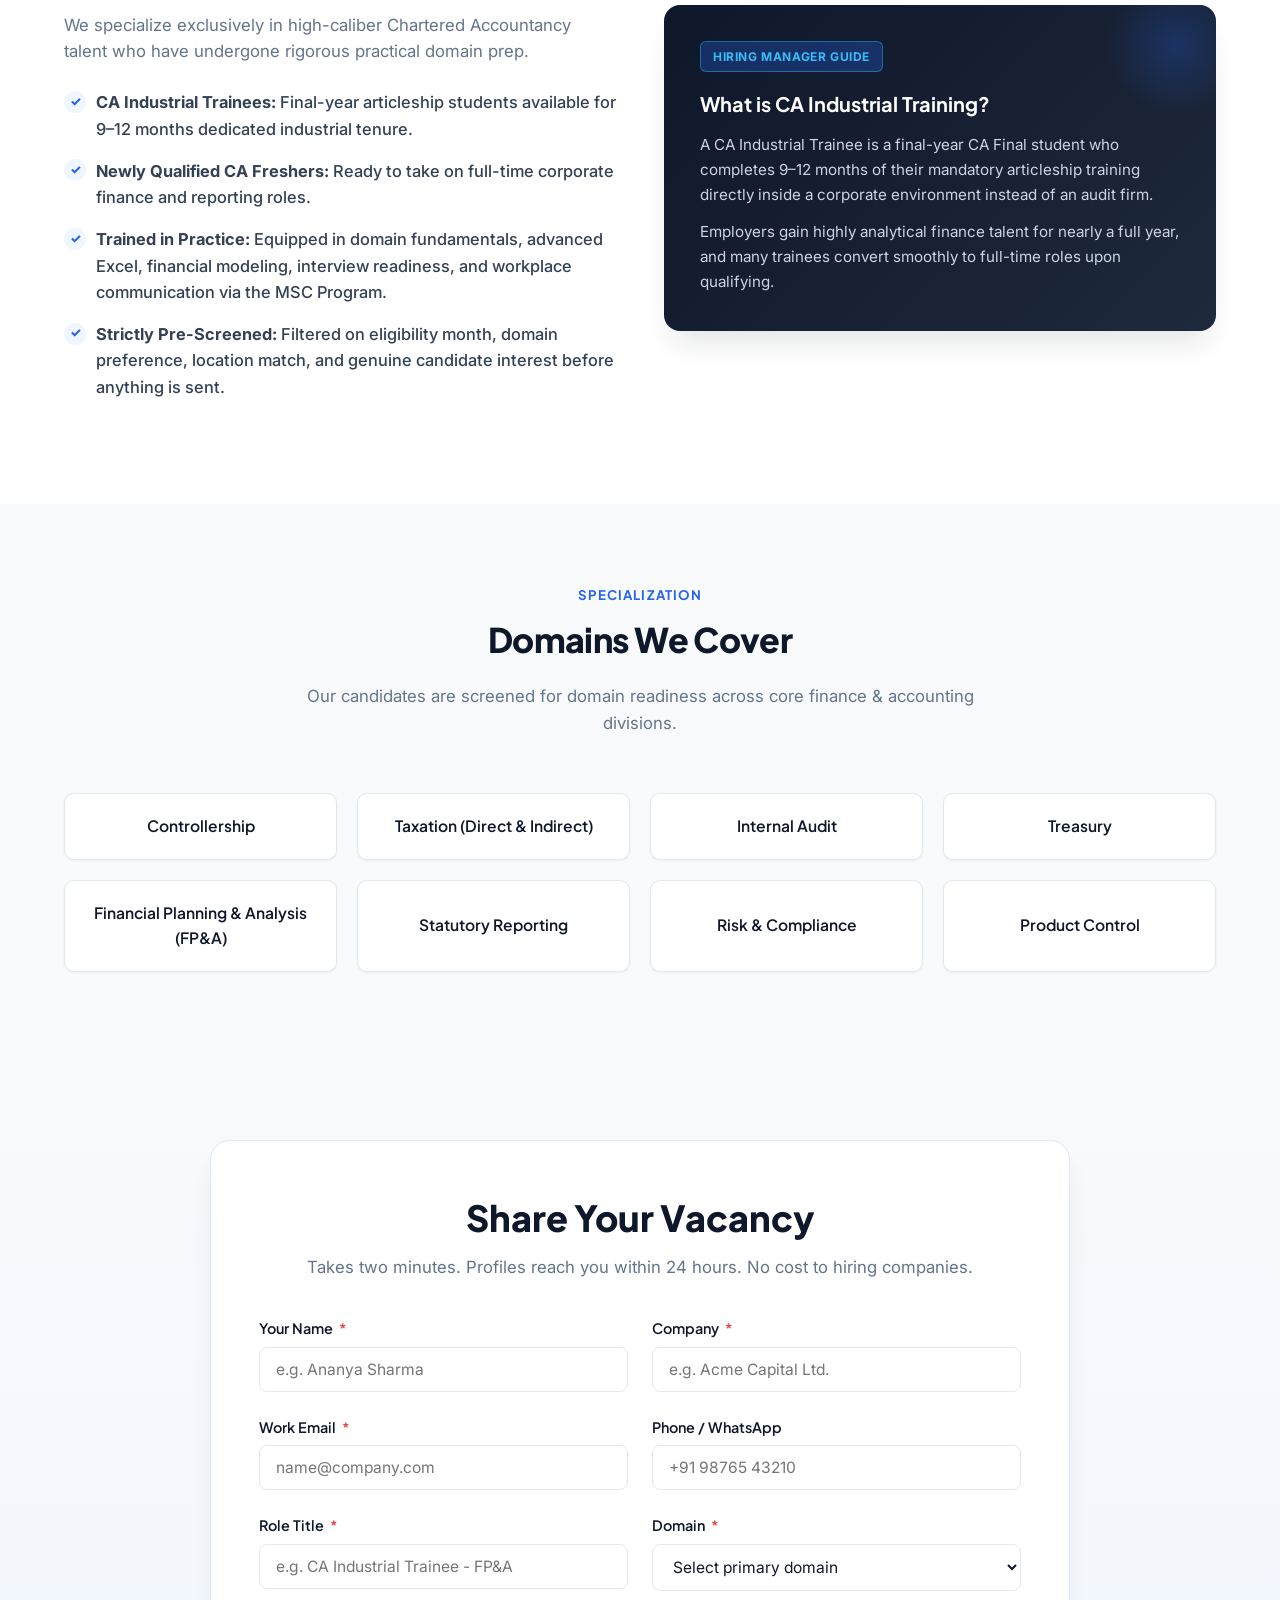
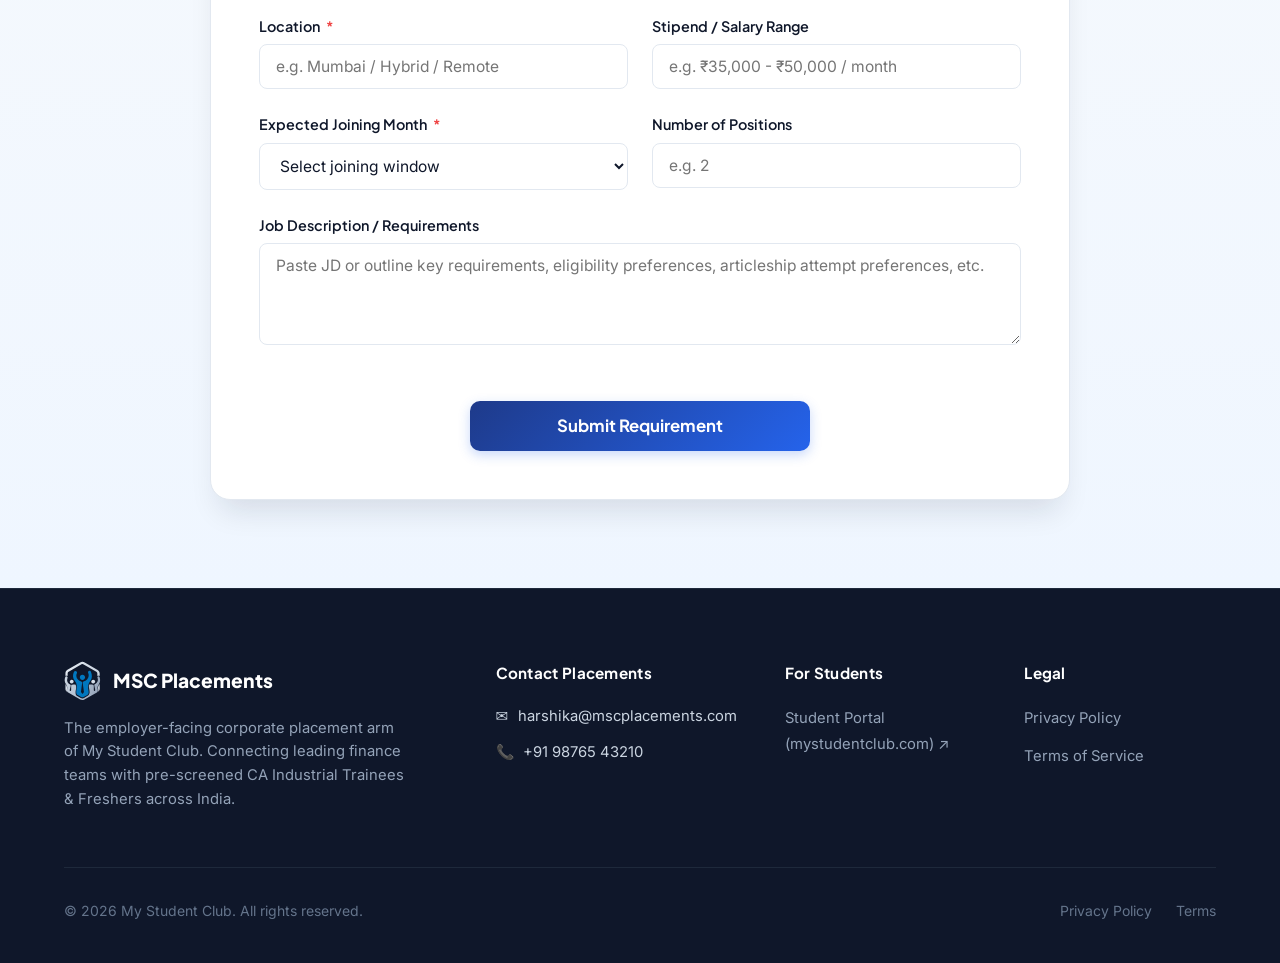
==== commit a23f1337: "edited" ====
--- a/index.html
+++ b/index.html
@@ -76,7 +76,7 @@
           </h1>
 
           <p class="hero-sub">
-            My Student Club has trained and placed 1,100+ CA students with companies across India. Tell us what you need and we'll send matched, verified profiles within 24 hours.
+            My Student Club has trained and placed CA students with companies across India. Tell us what you need and we'll send matched, verified profiles within 24 hours.
           </p>
 
           <div class="hero-actions">
@@ -97,12 +97,8 @@
     <div class="container">
       <div class="trust-grid">
         <div class="trust-item">
-          <div class="trust-number">1,100+</div>
+          <div class="trust-number">1,000s of</div>
           <div class="trust-label">Students Placed</div>
-        </div>
-        <div class="trust-item">
-          <div class="trust-number">200+</div>
-          <div class="trust-label">Students Trained / Month</div>
         </div>
         <div class="trust-item">
           <div class="trust-number">24 Hours</div>
@@ -346,7 +342,7 @@
         <div>
           <h4 class="footer-heading">Contact Placements</h4>
           <div class="footer-contact-item">
-            ✉ <a href="mailto:placements@mystudentclub.com">placements@mystudentclub.com</a>
+            ✉ <a href="mailto:harshika@mscplacements.com">harshika@mscplacements.com</a>
           </div>
           <div class="footer-contact-item">
             📞 <a href="tel:+919876543210">+91 98765 43210</a>
--- a/styles.css
+++ b/styles.css
@@ -273,7 +273,7 @@
 
 .trust-grid {
   display: grid;
-  grid-template-columns: repeat(4, 1fr);
+  grid-template-columns: repeat(3, 1fr);
   gap: 1.5rem;
   text-align: center;
 }
